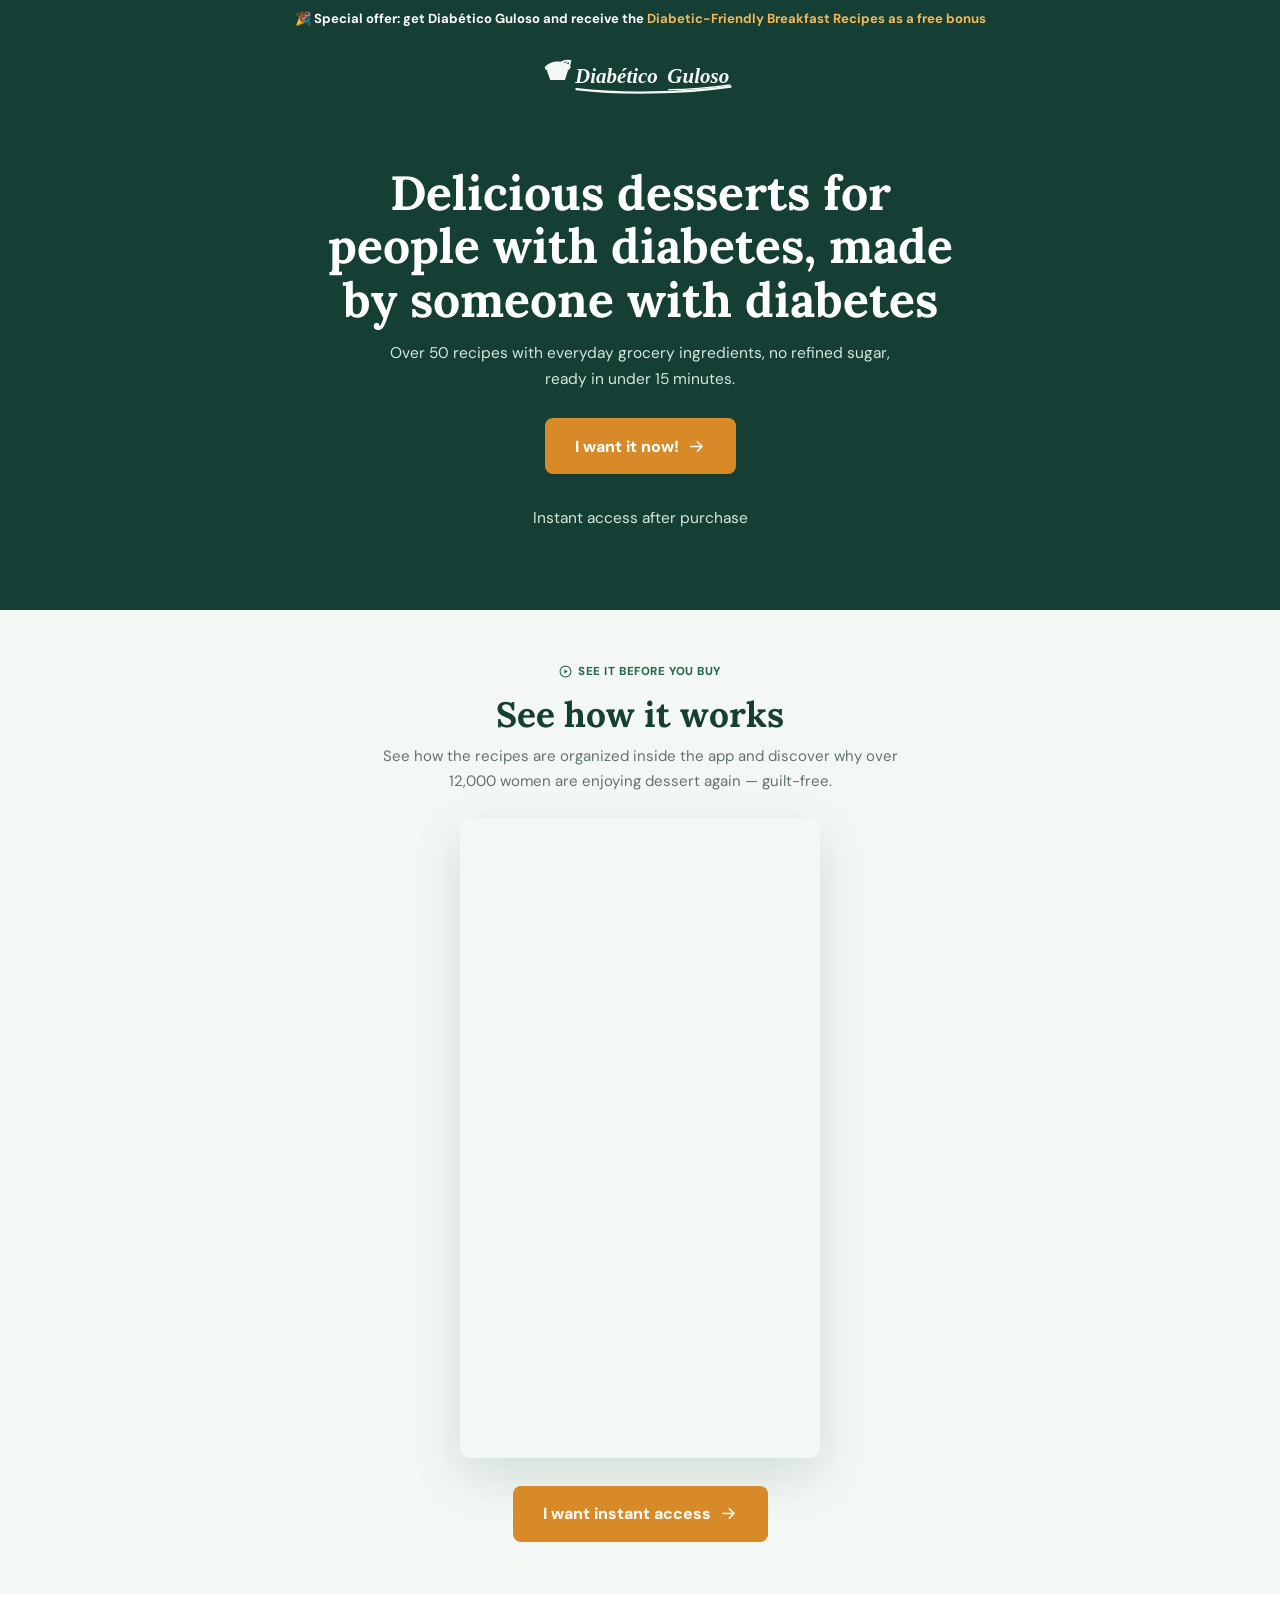
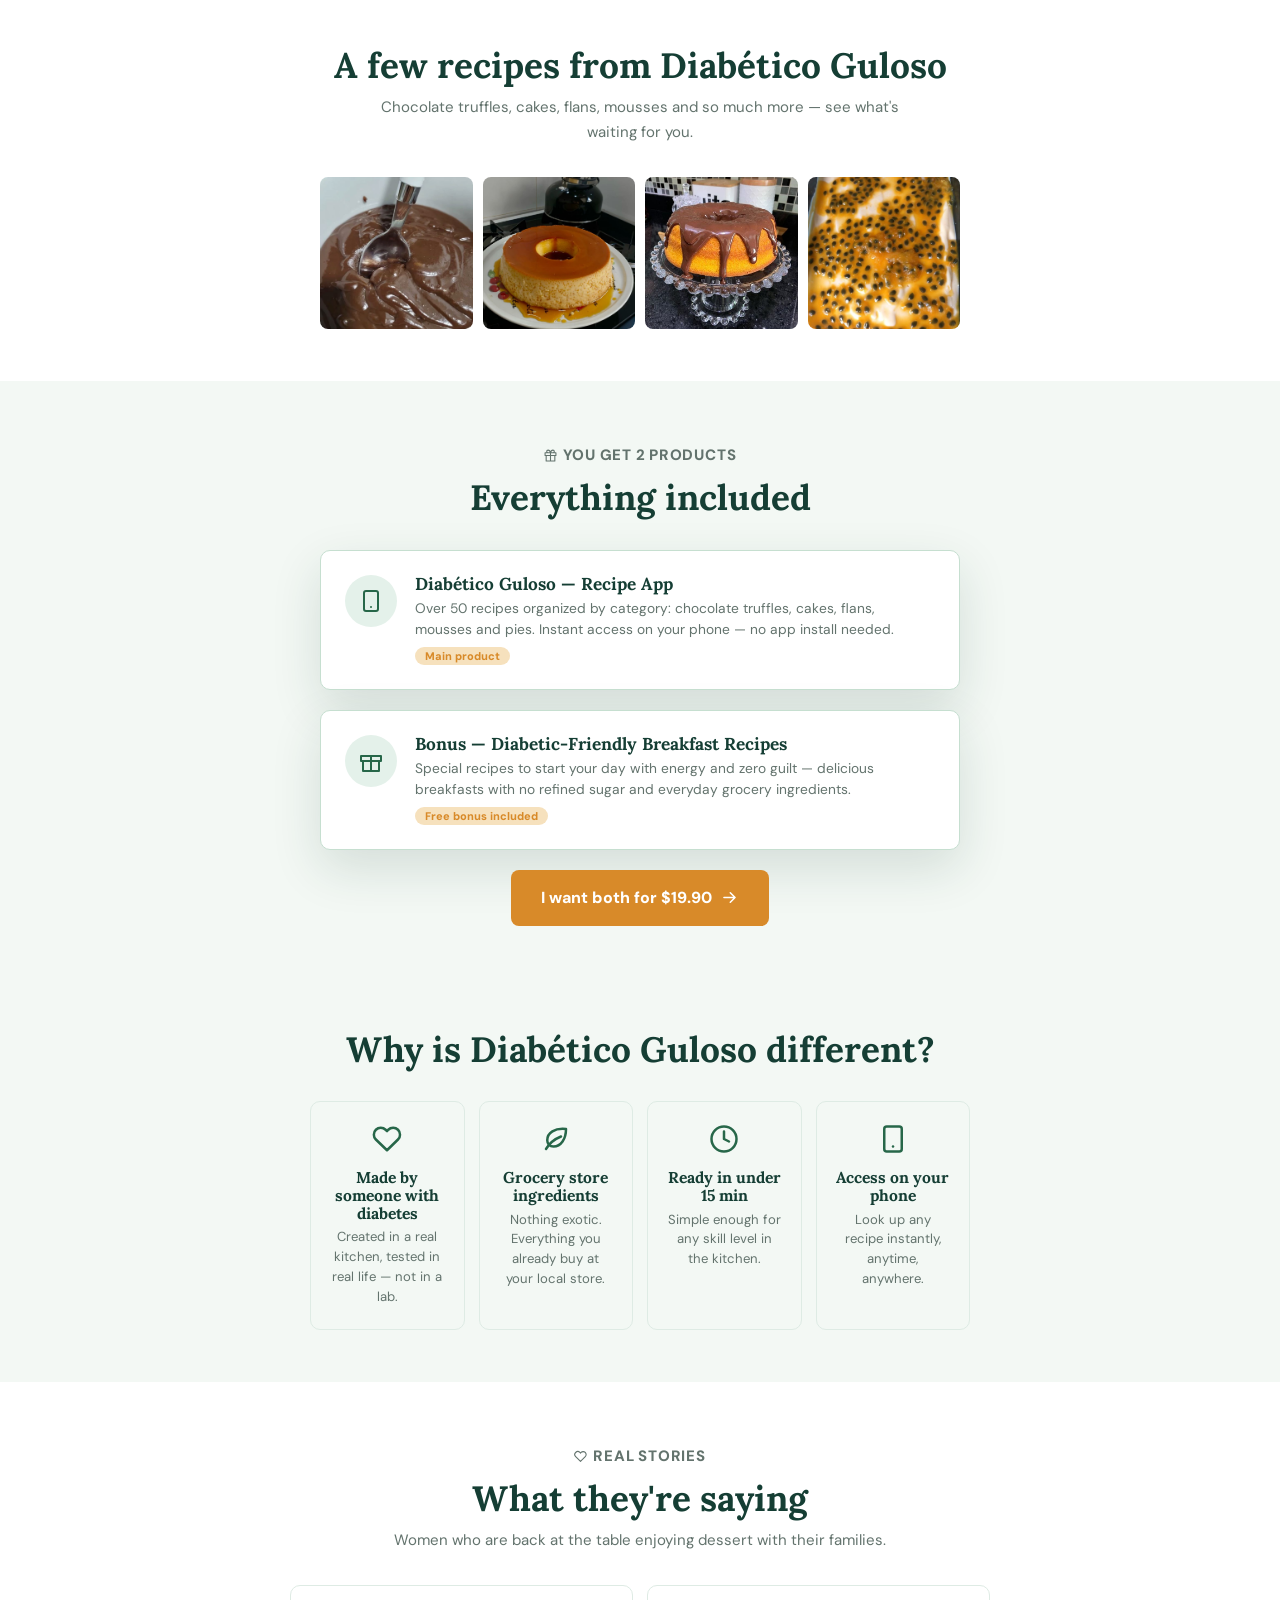
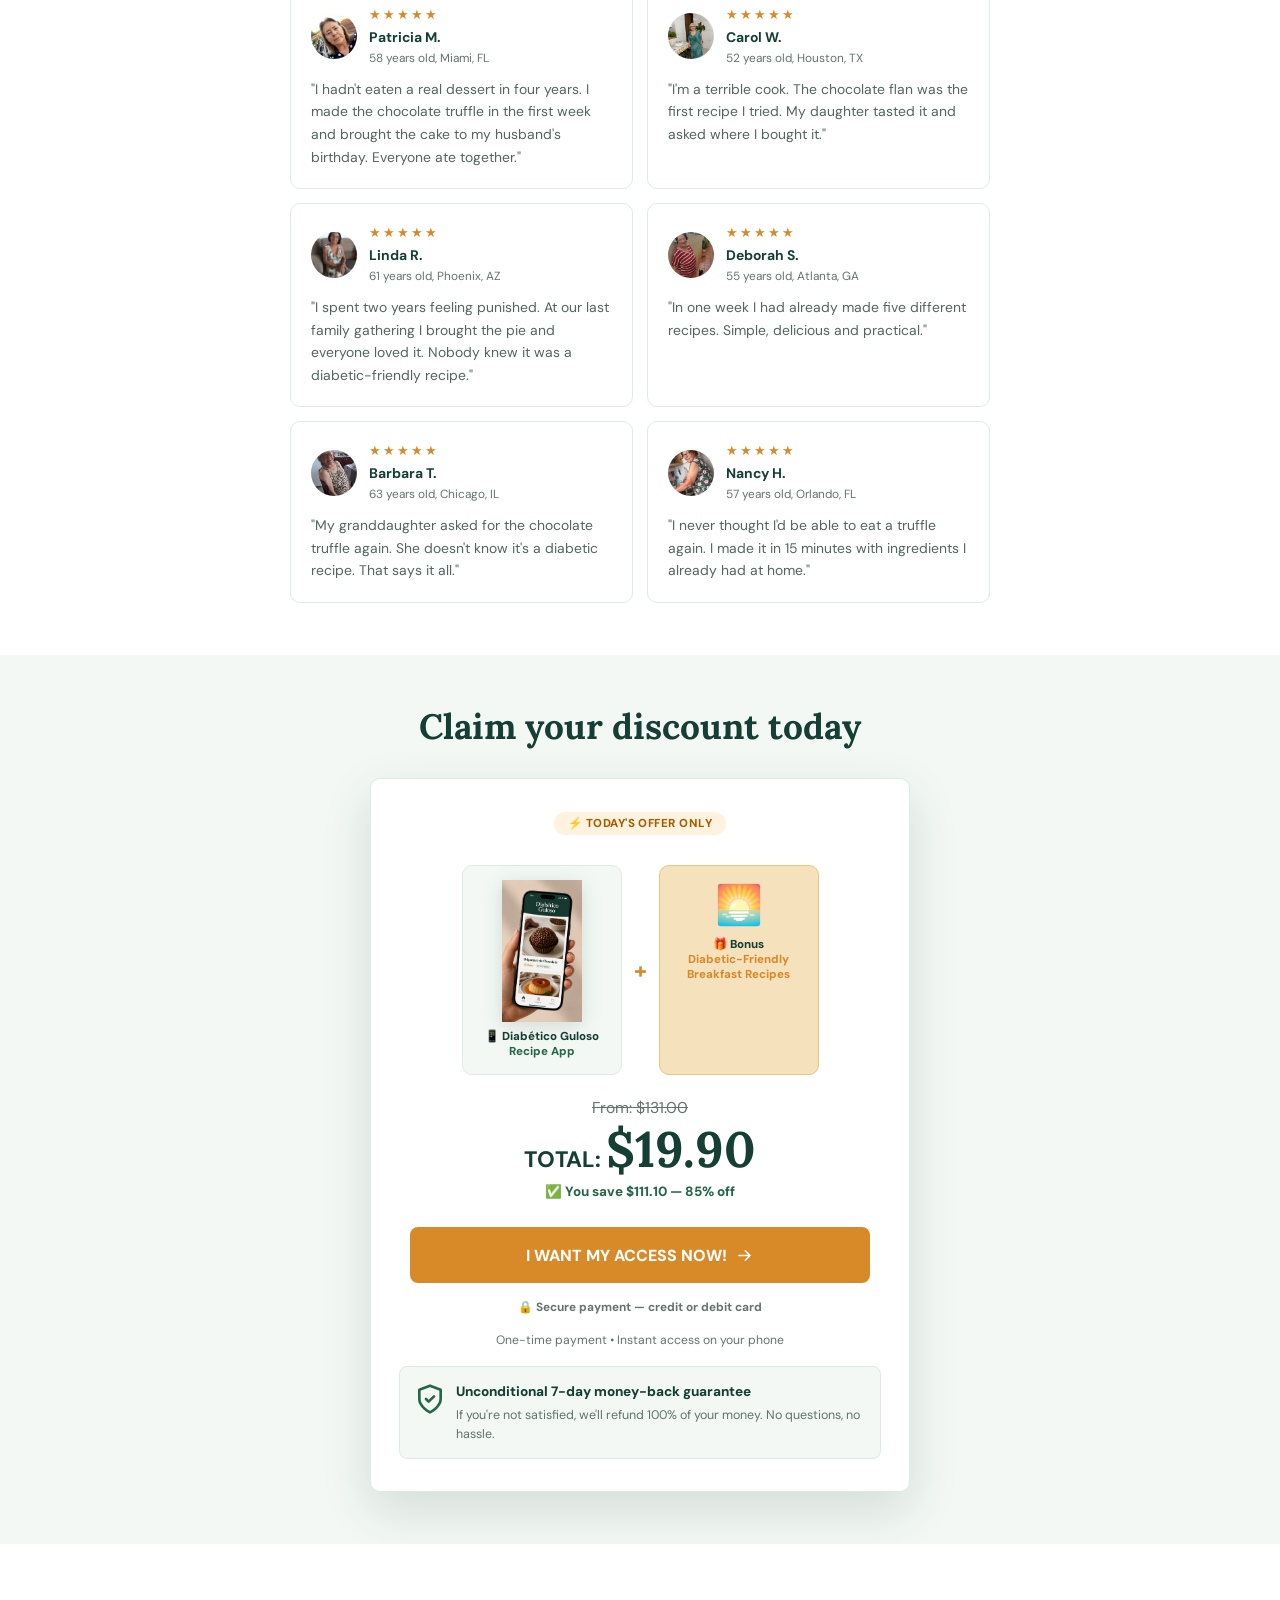
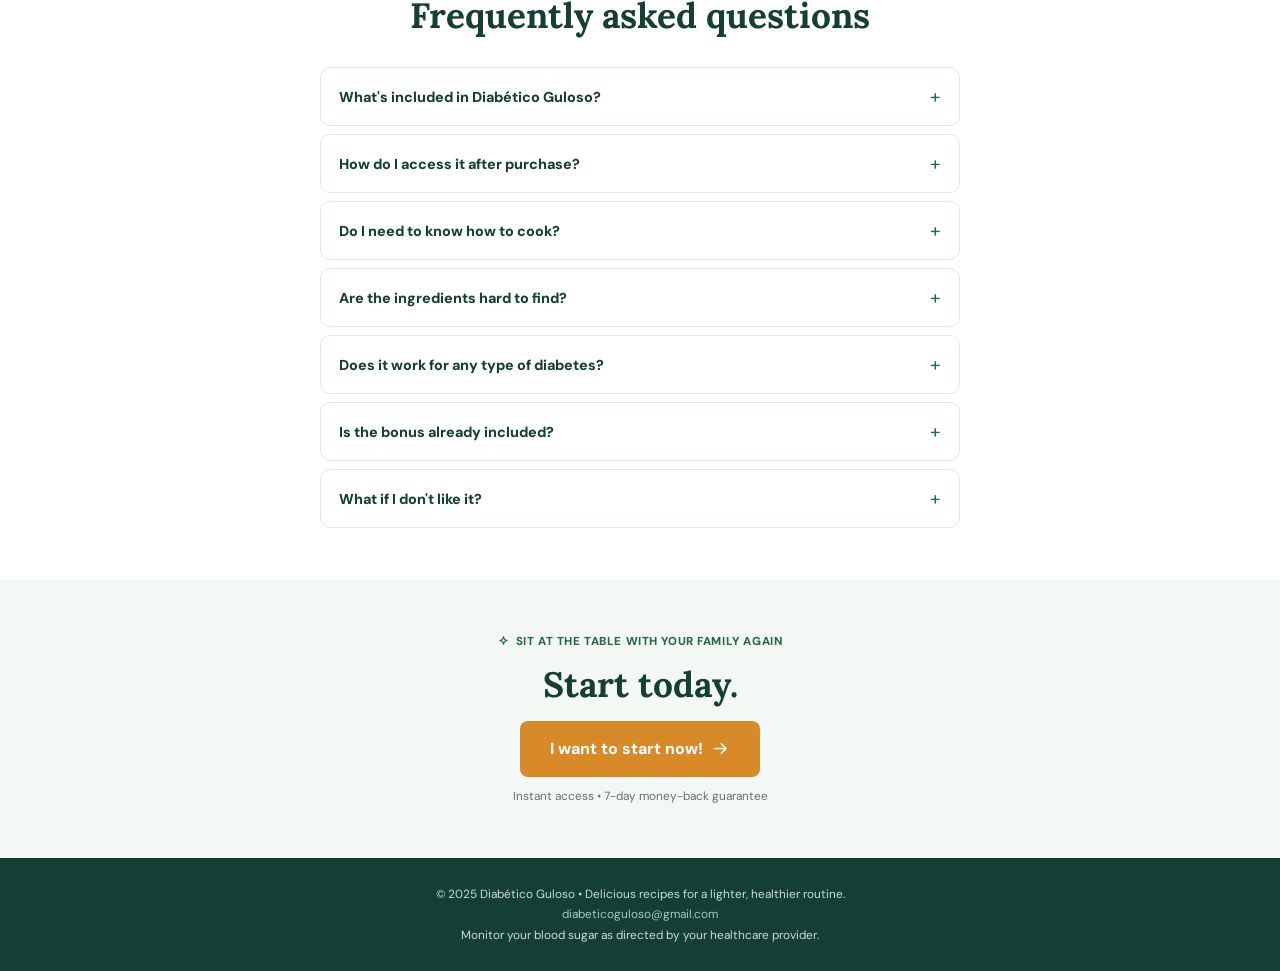
==== lp-en.html @ 84dabb1b "Add English LP and thank-you pages for US market - lp-en.html: full EN-US translation of lp.html wit" ====
<!doctype html>
<html lang="en-US">
  <head>
    <meta charset="UTF-8" />
    <meta name="viewport" content="width=device-width, initial-scale=1.0" />
    <meta name="theme-color" content="#153e34" />
    <meta name="robots" content="index, follow" />
    <!-- Google Analytics -->
    <script async src="https://www.googletagmanager.com/gtag/js?id=G-GL93P6M8CH"></script>
    <script>
      window.dataLayer = window.dataLayer || [];
      function gtag(){dataLayer.push(arguments);}
      gtag('js', new Date());
      gtag('config', 'G-GL93P6M8CH');
    </script>
    <!-- Microsoft Clarity -->
    <script type="text/javascript">
      (function(c,l,a,r,i,t,y){
        c[a]=c[a]||function(){(c[a].q=c[a].q||[]).push(arguments)};
        t=l.createElement(r);t.async=1;t.src="https://www.clarity.ms/tag/"+i;
        y=l.getElementsByTagName(r)[0];y.parentNode.insertBefore(t,y);
      })(window, document, "clarity", "script", "x187x1bx0a");
    </script>
    <title>Diabético Guloso — Delicious Desserts for People with Diabetes</title>
    <meta name="description" content="Over 50 dessert recipes with no refined sugar, made with everyday grocery ingredients — created by someone with diabetes, for people with diabetes." />
    <meta property="og:type" content="website" />
    <meta property="og:title" content="Diabético Guloso — Enjoy Desserts Again Without the Guilt" />
    <meta property="og:description" content="Over 50 recipes made for people with diabetes. Chocolate truffles, cake, flan and so much more." />
    <meta property="og:image" content="./assets/hero-brigadeiro.jpg" />
    <meta property="og:locale" content="en_US" />
    <link rel="icon" type="image/svg+xml" href="./assets/favicon.svg" />
    <link rel="apple-touch-icon" href="./assets/favicon.svg" />
    <link rel="preconnect" href="https://fonts.googleapis.com" />
    <link rel="preconnect" href="https://fonts.gstatic.com" crossorigin />
    <link href="https://fonts.googleapis.com/css2?family=DM+Sans:wght@400;500;600;700;800&family=Lora:wght@600;700&display=swap" rel="stylesheet" />
    <script src="https://cdn.utmify.com.br/scripts/utms/latest.js" data-utmify-prevent-xcod-sck data-utmify-prevent-subids async defer></script>
    <script>
      window.tikTokPixelId = "697b98715d904b777e865545";
      var a = document.createElement("script");
      a.setAttribute("async",""); a.setAttribute("defer","");
      a.setAttribute("src","https://cdn.utmify.com.br/scripts/pixel/pixel-tiktok.js");
      document.head.appendChild(a);
    </script>
    <script>
      window.pixelId = "6a1f8ea0c9e2eee869020d70";
      var a = document.createElement("script");
      a.setAttribute("async",""); a.setAttribute("defer","");
      a.setAttribute("src","https://cdn.utmify.com.br/scripts/pixel/pixel.js");
      document.head.appendChild(a);
    </script>
    <script>window.va = window.va || function () { (window.vaq = window.vaq || []).push(arguments); };</script>
    <script defer src="/_vercel/insights/script.js"></script>

    <style>
      :root {
        --forest: #153e34;
        --leaf:   #276749;
        --mint:   #e4f1ea;
        --mint-2: #f3f8f4;
        --gold:   #d88a29;
        --gold-2: #f6e1bd;
        --ink:    #20332d;
        --muted:  #63736d;
        --line:   #deebe4;
        --cream:  #fbfcf8;
        --white:  #fff;
        --shadow: 0 18px 50px rgba(21,62,52,.14);
        --r: 10px;
      }
      *, *::before, *::after { box-sizing: border-box; margin: 0; padding: 0; }
      html { scroll-behavior: smooth; }
      body { background: var(--cream); color: var(--ink); font-family: "DM Sans", Arial, sans-serif; -webkit-font-smoothing: antialiased; overflow-x: hidden; }
      img  { display: block; max-width: 100%; }
      a    { color: inherit; text-decoration: none; -webkit-tap-highlight-color: transparent; }
      h1,h2,h3 { font-family: Lora, Georgia, serif; color: var(--forest); line-height: 1.12; }
      h1 { font-size: clamp(1.9rem, 5.5vw, 3rem); }
      h2 { font-size: clamp(1.5rem, 4vw, 2.2rem); }
      h3 { font-size: 1.08rem; }
      p  { line-height: 1.65; }
      .shell { width: min(700px,  calc(100% - 32px)); margin-inline: auto; }
      .wide  { width: min(1020px, calc(100% - 32px)); margin-inline: auto; }
      .eyebrow { display: inline-flex; align-items: center; gap: 6px; color: var(--leaf); font-size: .72rem; font-weight: 800; text-transform: uppercase; letter-spacing: .05em; }
      .eyebrow svg { width: 13px; height: 13px; }
      .sec     { padding: 52px 0; }
      .sec.alt { background: var(--white); }
      .sec.mint{ background: var(--mint-2); }
      .sec-head { text-align: center; margin-bottom: 32px; }
      .sec-head p { margin-top: 10px; color: var(--muted); font-size: .94rem; max-width: 560px; margin-inline: auto; }

      /* ── 1. HEADER ── */
      .promo-bar { background: var(--forest); color: white; padding: 10px 16px; text-align: center; font-size: .82rem; font-weight: 700; }
      .promo-bar span { color: #f2b85a; }
      .header { background: var(--forest); padding: 14px 0; text-align: center; }
      .logo { display: inline-block; width: min(210px, 56vw); filter: brightness(0) invert(1); opacity: .96; }

      /* ── 2. HERO ── */
      .hero { background: var(--forest); padding: 48px 0 52px; text-align: center; color: white; }
      .hero h1 { color: white; max-width: 660px; margin: 0 auto 14px; }
      .hero > .shell > p { color: #d3e7dd; font-size: .97rem; max-width: 540px; margin: 0 auto 26px; }

      /* ── BTN ── */
      .btn { display: inline-flex; align-items: center; justify-content: center; gap: 8px; min-height: 56px; padding: 0 30px; border-radius: 8px; background: var(--gold); color: white; font-family: "DM Sans", Arial, sans-serif; font-size: 1rem; font-weight: 800; border: none; cursor: pointer; animation: pulse 1.6s infinite; transition: transform .18s, box-shadow .18s; }
      .btn:hover { transform: translateY(-2px); box-shadow: 0 10px 28px rgba(216,138,41,.3); }
      .btn svg { width: 19px; height: 19px; }
      .btn.full { width: 100%; max-width: 460px; }
      .btn.green { background: var(--leaf); animation: none; }
      @keyframes pulse { 50% { transform: scale(1.03); box-shadow: 0 0 0 9px rgba(216,138,41,.12); } }
      .btn-note { margin-top: 9px; color: #a9c8bb; font-size: .74rem; }
      .btn-note.dark { color: var(--muted); }

      /* ── 5. DIFERENCIAIS ── */
      .diffs { display: grid; grid-template-columns: repeat(2, 1fr); gap: 14px; max-width: 660px; margin: 0 auto; }
      .diff { padding: 22px 18px; border: 1px solid var(--line); border-radius: var(--r); background: var(--mint-2); text-align: center; }
      .diff svg { width: 30px; height: 30px; color: var(--leaf); margin: 0 auto 10px; }
      .diff h3 { font-size: .98rem; margin-bottom: 5px; }
      .diff p { color: var(--muted); font-size: .82rem; line-height: 1.52; }

      /* ── 6. BONUS ── */
      .bonus-card { display: flex; gap: 18px; align-items: flex-start; padding: 24px; border: 1px solid #c6dfd0; border-radius: var(--r); background: white; box-shadow: var(--shadow); max-width: 640px; margin: 0 auto 20px; }
      .bonus-icon { flex-shrink: 0; display: grid; width: 52px; height: 52px; place-items: center; border-radius: 50%; background: var(--mint); }
      .bonus-icon svg { width: 24px; height: 24px; color: var(--leaf); }
      .bonus-card h3 { margin-bottom: 4px; }
      .bonus-card p { color: var(--muted); font-size: .86rem; line-height: 1.52; margin: 0; }
      .bonus-tag { display: inline-block; margin-top: 7px; padding: 2px 10px; border-radius: 20px; background: var(--gold-2); color: var(--gold); font-size: .69rem; font-weight: 800; }

      /* ── 7. GALERIA ── */
      .photo-grid { display: grid; grid-template-columns: repeat(2, 1fr); gap: 10px; max-width: 640px; margin: 0 auto; }

      /* ── 9. DEPOIMENTOS ── */
      .testimonials { display: grid; gap: 14px; }
      .testimonial { padding: 20px; border: 1px solid var(--line); border-radius: var(--r); background: white; }
      .t-top { display: flex; gap: 12px; align-items: center; margin-bottom: 11px; }
      .t-meta strong { display: block; color: var(--forest); font-size: .87rem; }
      .t-meta span { color: var(--muted); font-size: .74rem; }
      .stars { color: var(--gold); font-size: .8rem; letter-spacing: 2px; margin-bottom: 5px; }
      .testimonial p { color: #53655e; font-size: .87rem; line-height: 1.62; }

      /* ── 10. PREÇO ── */
      .price-card { max-width: 540px; margin-inline: auto; padding: 32px 28px; border: 1px solid var(--line); border-radius: var(--r); background: white; box-shadow: var(--shadow); text-align: center; }
      .today-tag { display: inline-block; margin-bottom: 12px; padding: 4px 14px; border-radius: 20px; background: #fff3e0; color: #a45c00; font-size: .72rem; font-weight: 800; text-transform: uppercase; letter-spacing: .04em; }
      .old-price { color: var(--muted); font-size: .98rem; text-decoration: line-through; }
      .price-val { display: block; margin: 4px 0 6px; color: var(--forest); font-family: Lora, Georgia, serif; font-size: 3.1rem; font-weight: 700; line-height: 1; }
      .price-disc { color: var(--leaf); font-size: .84rem; font-weight: 800; margin-bottom: 20px; }
      .price-sub { margin-top: 11px; color: var(--muted); font-size: .76rem; }

      /* ── 11. FAQ ── */
      .faq { display: grid; gap: 8px; max-width: 640px; margin: 0 auto; }
      details { border: 1px solid var(--line); border-radius: var(--r); background: white; }
      summary { padding: 16px 18px; color: var(--forest); cursor: pointer; font-size: .9rem; font-weight: 800; list-style: none; display: flex; justify-content: space-between; align-items: center; gap: 8px; }
      summary::after { content: "+"; font-size: 1.2rem; font-weight: 400; color: var(--leaf); flex-shrink: 0; }
      details[open] summary::after { content: "−"; }
      details p { margin: 0; padding: 0 18px 16px; color: var(--muted); font-size: .86rem; line-height: 1.58; }

      /* ── FOOTER ── */
      .footer { padding: 26px 20px; background: var(--forest); color: #c8ddd4; text-align: center; font-size: .74rem; line-height: 1.7; }

      /* ── STICKY BAR MOBILE ── */
      .sticky-bar { display: none; position: fixed; bottom: 0; left: 0; right: 0; z-index: 100; padding: 11px 16px; background: var(--forest); border-top: 1px solid rgba(255,255,255,.1); box-shadow: 0 -4px 20px rgba(0,0,0,.18); }
      .sticky-bar .btn { width: 100%; min-height: 50px; font-size: .93rem; }

      @media (min-width: 640px) {
        .testimonials { grid-template-columns: repeat(2, 1fr); }
        .diffs { grid-template-columns: repeat(4, 1fr); }
        .photo-grid { grid-template-columns: repeat(4, 1fr); }
      }
      @media (max-width: 480px) {
        .sticky-bar { display: block; }
        body { padding-bottom: 72px; }
      }
      @media (prefers-reduced-motion: reduce) {
        *, *::before, *::after { animation-duration: .01ms !important; transition-duration: .01ms !important; }
      }
    </style>
  </head>
  <body>

    <!-- 1A. PROMO BAR -->
    <div class="promo-bar">
      🎉 Special offer: get Diabético Guloso and receive the <span>Diabetic-Friendly Breakfast Recipes as a free bonus</span>
    </div>

    <!-- HEADER -->
    <header class="header">
      <img class="logo" src="./assets/logo-diabetico-guloso.svg" alt="Diabético Guloso" />
    </header>

    <!-- 2. HERO -->
    <section class="hero">
      <div class="shell">
        <h1>Delicious desserts for people with diabetes, made by someone with diabetes</h1>
        <p>Over 50 recipes with everyday grocery ingredients, no refined sugar, ready in under 15 minutes.</p>
        <a class="btn" href="#offer" style="margin-bottom:18px;">
          I want it now!
          <svg viewBox="0 0 24 24" fill="none" stroke="currentColor" stroke-width="2" stroke-linecap="round" stroke-linejoin="round"><path d="M5 12h14m-6-6 6 6-6 6"/></svg>
        </a>
        <p class="btn-note" style="margin-top:14px;">Instant access after purchase</p>
      </div>
    </section>

    <!-- VIDEO -->
    <section class="sec mint">
      <div class="shell" style="text-align:center;">
        <p class="eyebrow" style="justify-content:center; margin-bottom:14px;">
          <svg viewBox="0 0 24 24" fill="none" stroke="currentColor" stroke-width="2" stroke-linecap="round" stroke-linejoin="round"><circle cx="12" cy="12" r="10"/><polygon points="10 8 16 12 10 16 10 8" fill="currentColor" stroke="none"/></svg>
          See it before you buy
        </p>
        <h2 style="margin-bottom:10px;">See how it works</h2>
        <p style="color:var(--muted); font-size:.94rem; max-width:520px; margin:0 auto 24px;">See how the recipes are organized inside the app and discover why over 12,000 women are enjoying dessert again — guilt-free.</p>
        <div style="max-width:360px; margin:0 auto 28px; border-radius:var(--r); overflow:hidden; box-shadow:var(--shadow);">
          <iframe width="100%" style="aspect-ratio:9/16; display:block;" src="https://www.youtube.com/embed/bQFvSwoPrjY" title="Diabético Guloso — See how it works" frameborder="0" allow="accelerometer; autoplay; clipboard-write; encrypted-media; gyroscope; picture-in-picture" allowfullscreen></iframe>
        </div>
        <a class="btn" href="#offer">
          I want instant access
          <svg viewBox="0 0 24 24" fill="none" stroke="currentColor" stroke-width="2" stroke-linecap="round" stroke-linejoin="round"><path d="M5 12h14m-6-6 6 6-6 6"/></svg>
        </a>
      </div>
    </section>

    <!-- GALLERY -->
    <section class="sec alt">
      <div class="shell">
        <div class="sec-head">
          <h2>A few recipes from Diabético Guloso</h2>
          <p>Chocolate truffles, cakes, flans, mousses and so much more — see what's waiting for you.</p>
        </div>
        <div class="photo-grid">
          <img src="./assets/brigadeiro.jpg" alt="Chocolate truffle" style="width:100%; aspect-ratio:1; object-fit:cover; border-radius:8px;" />
          <img src="./assets/pudim.jpg" alt="Flan" style="width:100%; aspect-ratio:1; object-fit:cover; border-radius:8px;" />
          <img src="./assets/bolodecenoura.jpg" alt="Carrot cake" style="width:100%; aspect-ratio:1; object-fit:cover; border-radius:8px;" />
          <img src="./assets/mousedemaracuja.jpg" alt="Passion fruit mousse" style="width:100%; aspect-ratio:1; object-fit:cover; border-radius:8px;" />
        </div>
      </div>
    </section>

    <!-- BONUS -->
    <section class="sec mint">
      <div class="shell">
        <div class="sec-head">
          <p class="eyebrow" style="justify-content:center; margin-bottom:10px;">
            <svg viewBox="0 0 24 24" fill="none" stroke="currentColor" stroke-width="2" stroke-linecap="round" stroke-linejoin="round"><path d="M20 12v10H4V12m-2-5h20v5H2zM12 22V7m0 0H7.5a2.5 2.5 0 1 1 0-5C11 2 12 7 12 7Zm0 0h4.5a2.5 2.5 0 1 0 0-5C13 2 12 7 12 7Z"/></svg>
            You get 2 products
          </p>
          <h2>Everything included</h2>
        </div>
        <div class="bonus-card">
          <div class="bonus-icon">
            <svg viewBox="0 0 24 24" fill="none" stroke="currentColor" stroke-width="2" stroke-linecap="round" stroke-linejoin="round"><rect x="5" y="2" width="14" height="20" rx="2"/><path d="M12 18h.01"/></svg>
          </div>
          <div>
            <h3>Diabético Guloso — Recipe App</h3>
            <p>Over 50 recipes organized by category: chocolate truffles, cakes, flans, mousses and pies. Instant access on your phone — no app install needed.</p>
            <span class="bonus-tag">Main product</span>
          </div>
        </div>
        <div class="bonus-card">
          <div class="bonus-icon">
            <svg viewBox="0 0 24 24" fill="none" stroke="currentColor" stroke-width="2" stroke-linecap="round" stroke-linejoin="round"><path d="M20 12v10H4V12m-2-5h20v5H2zM12 22V7"/></svg>
          </div>
          <div>
            <h3>Bonus — Diabetic-Friendly Breakfast Recipes</h3>
            <p>Special recipes to start your day with energy and zero guilt — delicious breakfasts with no refined sugar and everyday grocery ingredients.</p>
            <span class="bonus-tag">Free bonus included</span>
          </div>
        </div>
        <div style="text-align:center; margin-top:8px;">
          <a class="btn" href="#offer">
            I want both for $19.90
            <svg viewBox="0 0 24 24" fill="none" stroke="currentColor" stroke-width="2" stroke-linecap="round" stroke-linejoin="round"><path d="M5 12h14m-6-6 6 6-6 6"/></svg>
          </a>
        </div>
      </div>
    </section>

    <!-- DIFERENCIAIS -->
    <section class="sec mint">
      <div class="shell">
        <div class="sec-head">
          <h2>Why is Diabético Guloso different?</h2>
        </div>
        <div class="diffs">
          <div class="diff">
            <svg viewBox="0 0 24 24" fill="none" stroke="currentColor" stroke-width="2" stroke-linecap="round" stroke-linejoin="round"><path d="M20.8 4.6a5.5 5.5 0 0 0-7.8 0L12 5.7l-1.1-1.1a5.5 5.5 0 0 0-7.8 7.8L12 21l8.8-8.6a5.5 5.5 0 0 0 0-7.8Z"/></svg>
            <h3>Made by someone with diabetes</h3>
            <p>Created in a real kitchen, tested in real life — not in a lab.</p>
          </div>
          <div class="diff">
            <svg viewBox="0 0 24 24" fill="none" stroke="currentColor" stroke-width="2" stroke-linecap="round" stroke-linejoin="round"><path d="M20 4C11 3 5 7 5 13c0 3 2 5 5 5 6 0 10-6 10-14Z"/><path d="M4 20c3-5 7-8 12-10"/></svg>
            <h3>Grocery store ingredients</h3>
            <p>Nothing exotic. Everything you already buy at your local store.</p>
          </div>
          <div class="diff">
            <svg viewBox="0 0 24 24" fill="none" stroke="currentColor" stroke-width="2" stroke-linecap="round" stroke-linejoin="round"><circle cx="12" cy="12" r="10"/><path d="M12 6v6l4 2"/></svg>
            <h3>Ready in under 15 min</h3>
            <p>Simple enough for any skill level in the kitchen.</p>
          </div>
          <div class="diff">
            <svg viewBox="0 0 24 24" fill="none" stroke="currentColor" stroke-width="2" stroke-linecap="round" stroke-linejoin="round"><rect x="5" y="2" width="14" height="20" rx="2"/><path d="M12 18h.01"/></svg>
            <h3>Access on your phone</h3>
            <p>Look up any recipe instantly, anytime, anywhere.</p>
          </div>
        </div>
      </div>
    </section>

    <!-- TESTIMONIALS -->
    <section class="sec alt">
      <div class="shell">
        <div class="sec-head">
          <p class="eyebrow" style="justify-content:center; margin-bottom:10px;">
            <svg viewBox="0 0 24 24" fill="none" stroke="currentColor" stroke-width="2" stroke-linecap="round" stroke-linejoin="round"><path d="M20.8 4.6a5.5 5.5 0 0 0-7.8 0L12 5.7l-1.1-1.1a5.5 5.5 0 0 0-7.8 7.8L12 21l8.8-8.6a5.5 5.5 0 0 0 0-7.8Z"/></svg>
            Real stories
          </p>
          <h2>What they're saying</h2>
          <p>Women who are back at the table enjoying dessert with their families.</p>
        </div>
        <div class="testimonials">
          <div class="testimonial">
            <div class="t-top">
              <img src="./assets/idosa1.jpg" alt="Patricia M." style="width:46px;height:46px;border-radius:50%;object-fit:cover;flex-shrink:0;" />
              <div class="t-meta"><div class="stars">★★★★★</div><strong>Patricia M.</strong><span>58 years old, Miami, FL</span></div>
            </div>
            <p>"I hadn't eaten a real dessert in four years. I made the chocolate truffle in the first week and brought the cake to my husband's birthday. Everyone ate together."</p>
          </div>
          <div class="testimonial">
            <div class="t-top">
              <img src="./assets/idosa2.jpg" alt="Carol W." style="width:46px;height:46px;border-radius:50%;object-fit:cover;flex-shrink:0;" />
              <div class="t-meta"><div class="stars">★★★★★</div><strong>Carol W.</strong><span>52 years old, Houston, TX</span></div>
            </div>
            <p>"I'm a terrible cook. The chocolate flan was the first recipe I tried. My daughter tasted it and asked where I bought it."</p>
          </div>
          <div class="testimonial">
            <div class="t-top">
              <img src="./assets/idosa3.jpg" alt="Linda R." style="width:46px;height:46px;border-radius:50%;object-fit:cover;flex-shrink:0;" />
              <div class="t-meta"><div class="stars">★★★★★</div><strong>Linda R.</strong><span>61 years old, Phoenix, AZ</span></div>
            </div>
            <p>"I spent two years feeling punished. At our last family gathering I brought the pie and everyone loved it. Nobody knew it was a diabetic-friendly recipe."</p>
          </div>
          <div class="testimonial">
            <div class="t-top">
              <img src="./assets/idosa4.jpg" alt="Deborah S." style="width:46px;height:46px;border-radius:50%;object-fit:cover;flex-shrink:0;" />
              <div class="t-meta"><div class="stars">★★★★★</div><strong>Deborah S.</strong><span>55 years old, Atlanta, GA</span></div>
            </div>
            <p>"In one week I had already made five different recipes. Simple, delicious and practical."</p>
          </div>
          <div class="testimonial">
            <div class="t-top">
              <img src="./assets/idosa5.jpg" alt="Barbara T." style="width:46px;height:46px;border-radius:50%;object-fit:cover;flex-shrink:0;" />
              <div class="t-meta"><div class="stars">★★★★★</div><strong>Barbara T.</strong><span>63 years old, Chicago, IL</span></div>
            </div>
            <p>"My granddaughter asked for the chocolate truffle again. She doesn't know it's a diabetic recipe. That says it all."</p>
          </div>
          <div class="testimonial">
            <div class="t-top">
              <img src="./assets/idosa6.jpg" alt="Nancy H." style="width:46px;height:46px;border-radius:50%;object-fit:cover;flex-shrink:0;" />
              <div class="t-meta"><div class="stars">★★★★★</div><strong>Nancy H.</strong><span>57 years old, Orlando, FL</span></div>
            </div>
            <p>"I never thought I'd be able to eat a truffle again. I made it in 15 minutes with ingredients I already had at home."</p>
          </div>
        </div>
      </div>
    </section>

    <!-- OFFER / DTC -->
    <section class="sec mint" id="offer">
      <div class="shell">
        <div class="sec-head">
          <h2>Claim your discount today</h2>
        </div>
        <div class="price-card">
          <span class="today-tag">⚡ Today's offer only</span>

          <!-- PRODUCTS INCLUDED -->
          <div style="display:flex; gap:12px; justify-content:center; margin:18px 0 20px;">
            <div style="flex:1; max-width:160px; background:var(--mint-2); border:1px solid var(--line); border-radius:var(--r); padding:14px 10px; text-align:center;">
              <img src="./assets/mockup-app.png" alt="Diabético Guloso App" style="width:80px; margin:0 auto 8px; display:block; filter:drop-shadow(0 4px 10px rgba(21,62,52,.15));" />
              <p style="font-size:.72rem; font-weight:800; color:var(--forest); line-height:1.3; margin:0;">📱 Diabético Guloso<br/><span style="color:var(--leaf);">Recipe App</span></p>
            </div>
            <div style="display:flex; align-items:center; font-size:1.4rem; color:var(--gold); font-weight:800;">+</div>
            <div style="flex:1; max-width:160px; background:var(--gold-2); border:1px solid #e8c97a; border-radius:var(--r); padding:14px 10px; text-align:center;">
              <div style="font-size:2.4rem; margin-bottom:8px;">🌅</div>
              <p style="font-size:.72rem; font-weight:800; color:var(--forest); line-height:1.3; margin:0;">🎁 Bonus<br/><span style="color:var(--gold);">Diabetic-Friendly<br/>Breakfast Recipes</span></p>
            </div>
          </div>

          <!-- PRICE -->
          <p class="old-price">From: $131.00</p>
          <strong class="price-val"><span style="font-size:1.4rem; font-family:'DM Sans',Arial,sans-serif; font-weight:800;">TOTAL: </span>$19.90</strong>
          <p class="price-disc">✅ You save $111.10 — 85% off</p>

          <!-- CTA -->
          <a class="btn full" href="https://go.centerpag.com/PPU38CQCT2H" style="margin:4px auto 12px;">
            I WANT MY ACCESS NOW!
            <svg viewBox="0 0 24 24" fill="none" stroke="currentColor" stroke-width="2" stroke-linecap="round" stroke-linejoin="round"><path d="M5 12h14m-6-6 6 6-6 6"/></svg>
          </a>

          <!-- PAYMENT -->
          <div style="margin-bottom:14px;">
            <span style="font-size:.74rem; color:var(--muted); font-weight:700;">🔒 Secure payment — credit or debit card</span>
          </div>

          <p class="price-sub">One-time payment • Instant access on your phone</p>

          <!-- GUARANTEE INSIDE CARD -->
          <div style="display:flex; gap:10px; align-items:flex-start; margin-top:16px; padding:14px; background:var(--mint-2); border-radius:8px; border:1px solid var(--line); text-align:left;">
            <svg viewBox="0 0 24 24" fill="none" stroke="currentColor" stroke-width="2" stroke-linecap="round" stroke-linejoin="round" style="flex-shrink:0; width:32px; height:32px; color:var(--leaf); margin-top:2px;"><path d="M12 22s8-4 8-10V5l-8-3-8 3v7c0 6 8 10 8 10Z"/><path d="m9 12 2 2 4-4"/></svg>
            <div>
              <p style="font-weight:800; color:var(--forest); font-size:.85rem; margin-bottom:3px;">Unconditional 7-day money-back guarantee</p>
              <p style="color:var(--muted); font-size:.78rem; line-height:1.5; margin:0;">If you're not satisfied, we'll refund 100% of your money. No questions, no hassle.</p>
            </div>
          </div>
        </div>
      </div>
    </section>

    <!-- FAQ -->
    <section class="sec alt">
      <div class="shell">
        <div class="sec-head">
          <h2>Frequently asked questions</h2>
        </div>
        <div class="faq">
          <details>
            <summary>What's included in Diabético Guloso?</summary>
            <p>You get over 50 dessert recipes organized by category: chocolate truffles, chocolate treats, cakes, pies, flans and mousses — all with no refined sugar and everyday grocery ingredients. Plus the free Diabetic-Friendly Breakfast Recipes bonus, so you can start your day with energy and zero guilt.</p>
          </details>
          <details>
            <summary>How do I access it after purchase?</summary>
            <p>As soon as your payment is confirmed you get instant access on your phone — no app installation needed.</p>
          </details>
          <details>
            <summary>Do I need to know how to cook?</summary>
            <p>Not at all. The recipes were created for any skill level — including people who prefer simple, quick preparations that take under 15 minutes.</p>
          </details>
          <details>
            <summary>Are the ingredients hard to find?</summary>
            <p>No. Every recipe uses common grocery store ingredients. Nothing exotic or expensive.</p>
          </details>
          <details>
            <summary>Does it work for any type of diabetes?</summary>
            <p>The recipes are adapted to reduce glycemic impact. Continue monitoring your blood sugar as directed by your doctor.</p>
          </details>
          <details>
            <summary>Is the bonus already included?</summary>
            <p>Yes. The Diabetic-Friendly Breakfast Recipes are included with your purchase at no extra charge.</p>
          </details>
          <details>
            <summary>What if I don't like it?</summary>
            <p>You have a 7-day unconditional money-back guarantee. Just ask and we'll refund 100% of your money. No questions, no hassle.</p>
          </details>
        </div>
      </div>
    </section>

    <!-- FINAL CTA -->
    <section class="sec mint">
      <div class="shell" style="text-align:center;">
        <p class="eyebrow" style="justify-content:center; margin-bottom:14px;">
          <svg viewBox="0 0 24 24" fill="none" stroke="currentColor" stroke-width="2" stroke-linecap="round" stroke-linejoin="round"><path d="m12 3 1.8 5.2L19 10l-5.2 1.8L12 17l-1.8-5.2L5 10l5.2-1.8L12 3Z"/></svg>
          Sit at the table with your family again
        </p>
        <h2 style="margin-bottom:16px;">Start today.</h2>
        <a class="btn" href="#offer">
          I want to start now!
          <svg viewBox="0 0 24 24" fill="none" stroke="currentColor" stroke-width="2" stroke-linecap="round" stroke-linejoin="round"><path d="M5 12h14m-6-6 6 6-6 6"/></svg>
        </a>
        <p class="btn-note dark" style="margin-top:10px;">Instant access • 7-day money-back guarantee</p>
      </div>
    </section>

    <!-- FOOTER -->
    <footer class="footer">
      <div class="wide">
        © 2025 Diabético Guloso • Delicious recipes for a lighter, healthier routine.<br/>
        <a href="mailto:diabeticoguloso@gmail.com" style="color:#a9c8bb;">diabeticoguloso@gmail.com</a><br/>
        Monitor your blood sugar as directed by your healthcare provider.
      </div>
    </footer>

    <!-- STICKY BAR MOBILE -->
    <div class="sticky-bar">
      <a class="btn" href="#offer">
        I want it now!
        <svg viewBox="0 0 24 24" fill="none" stroke="currentColor" stroke-width="2" stroke-linecap="round" stroke-linejoin="round"><path d="M5 12h14m-6-6 6 6-6 6"/></svg>
      </a>
    </div>

    <!-- STICKY HIDE ON DTC -->
    <script>
      (function () {
        var sticky = document.querySelector('.sticky-bar');
        var oferta = document.getElementById('offer');
        if (!sticky || !oferta) return;
        var observer = new IntersectionObserver(function (entries) {
          sticky.style.display = entries[0].isIntersecting ? 'none' : '';
        }, { threshold: 0.1 });
        observer.observe(oferta);
      })();
    </script>

  </body>
</html>
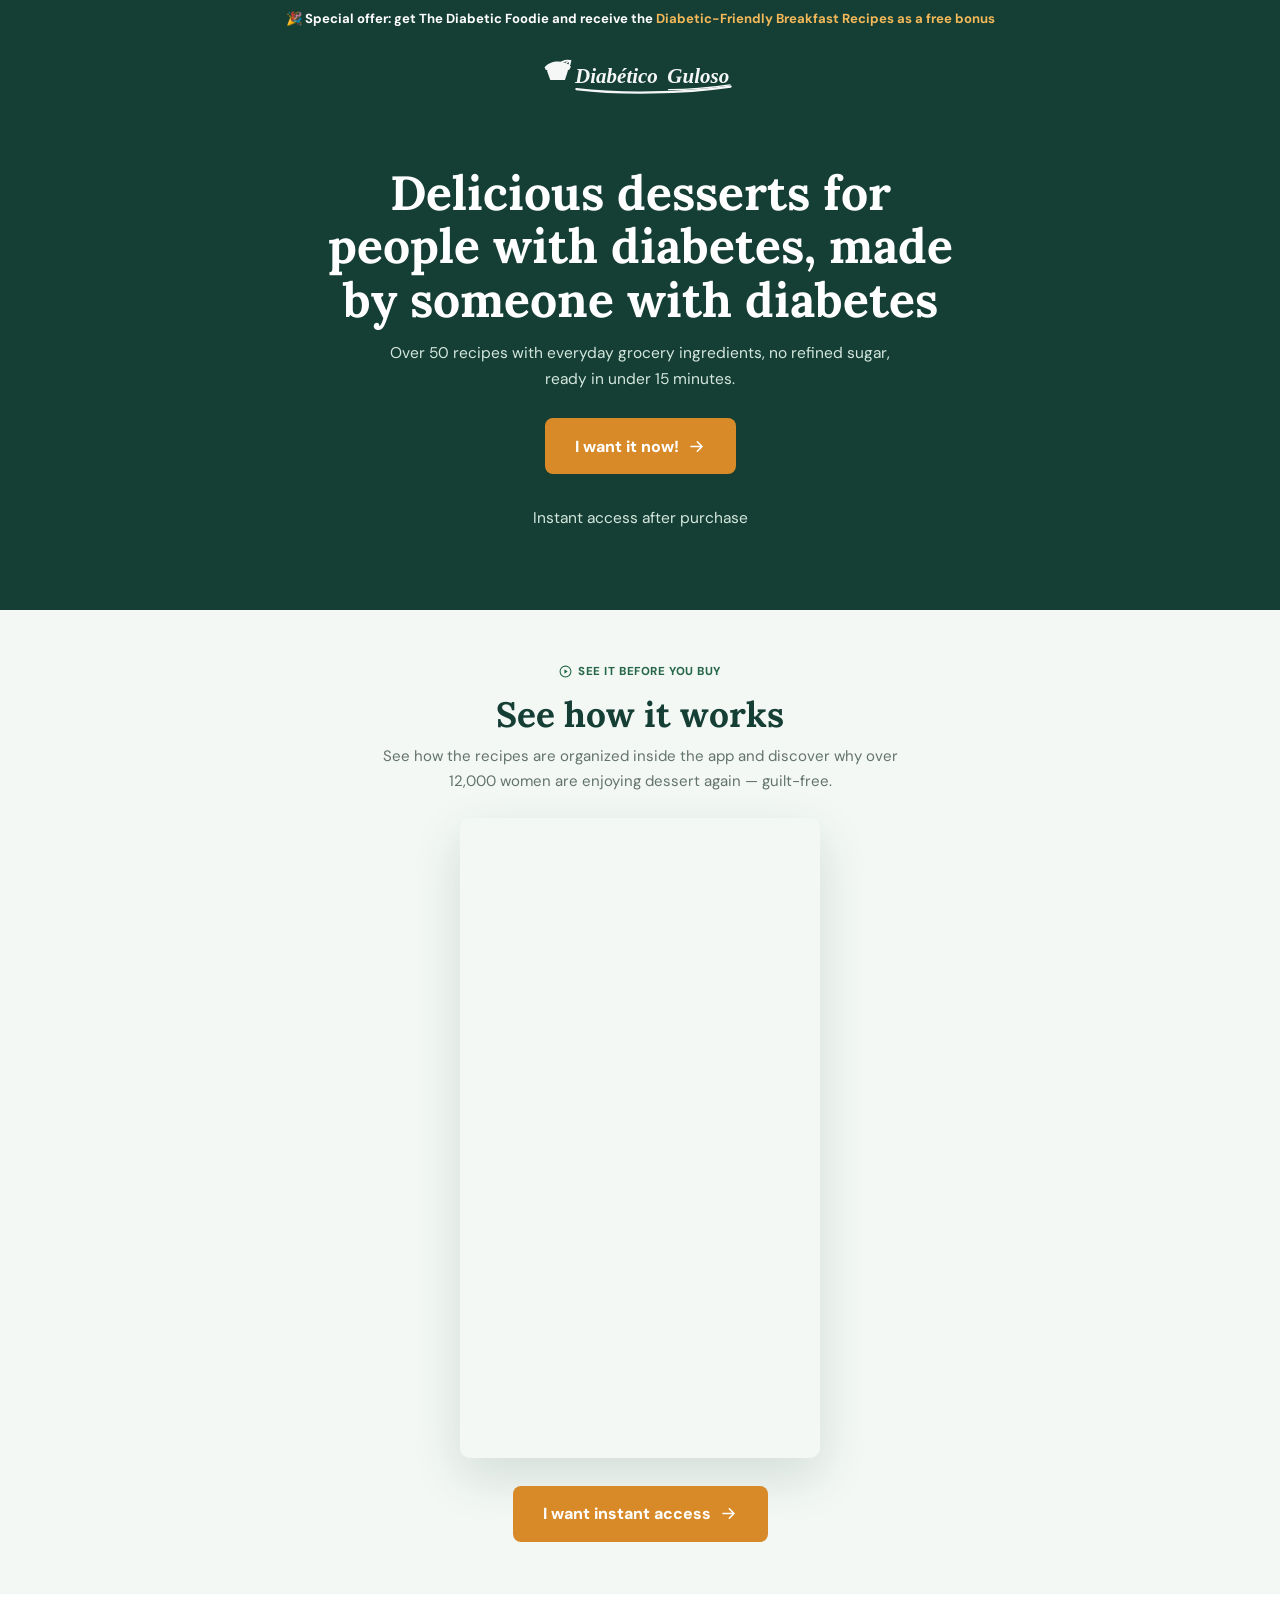
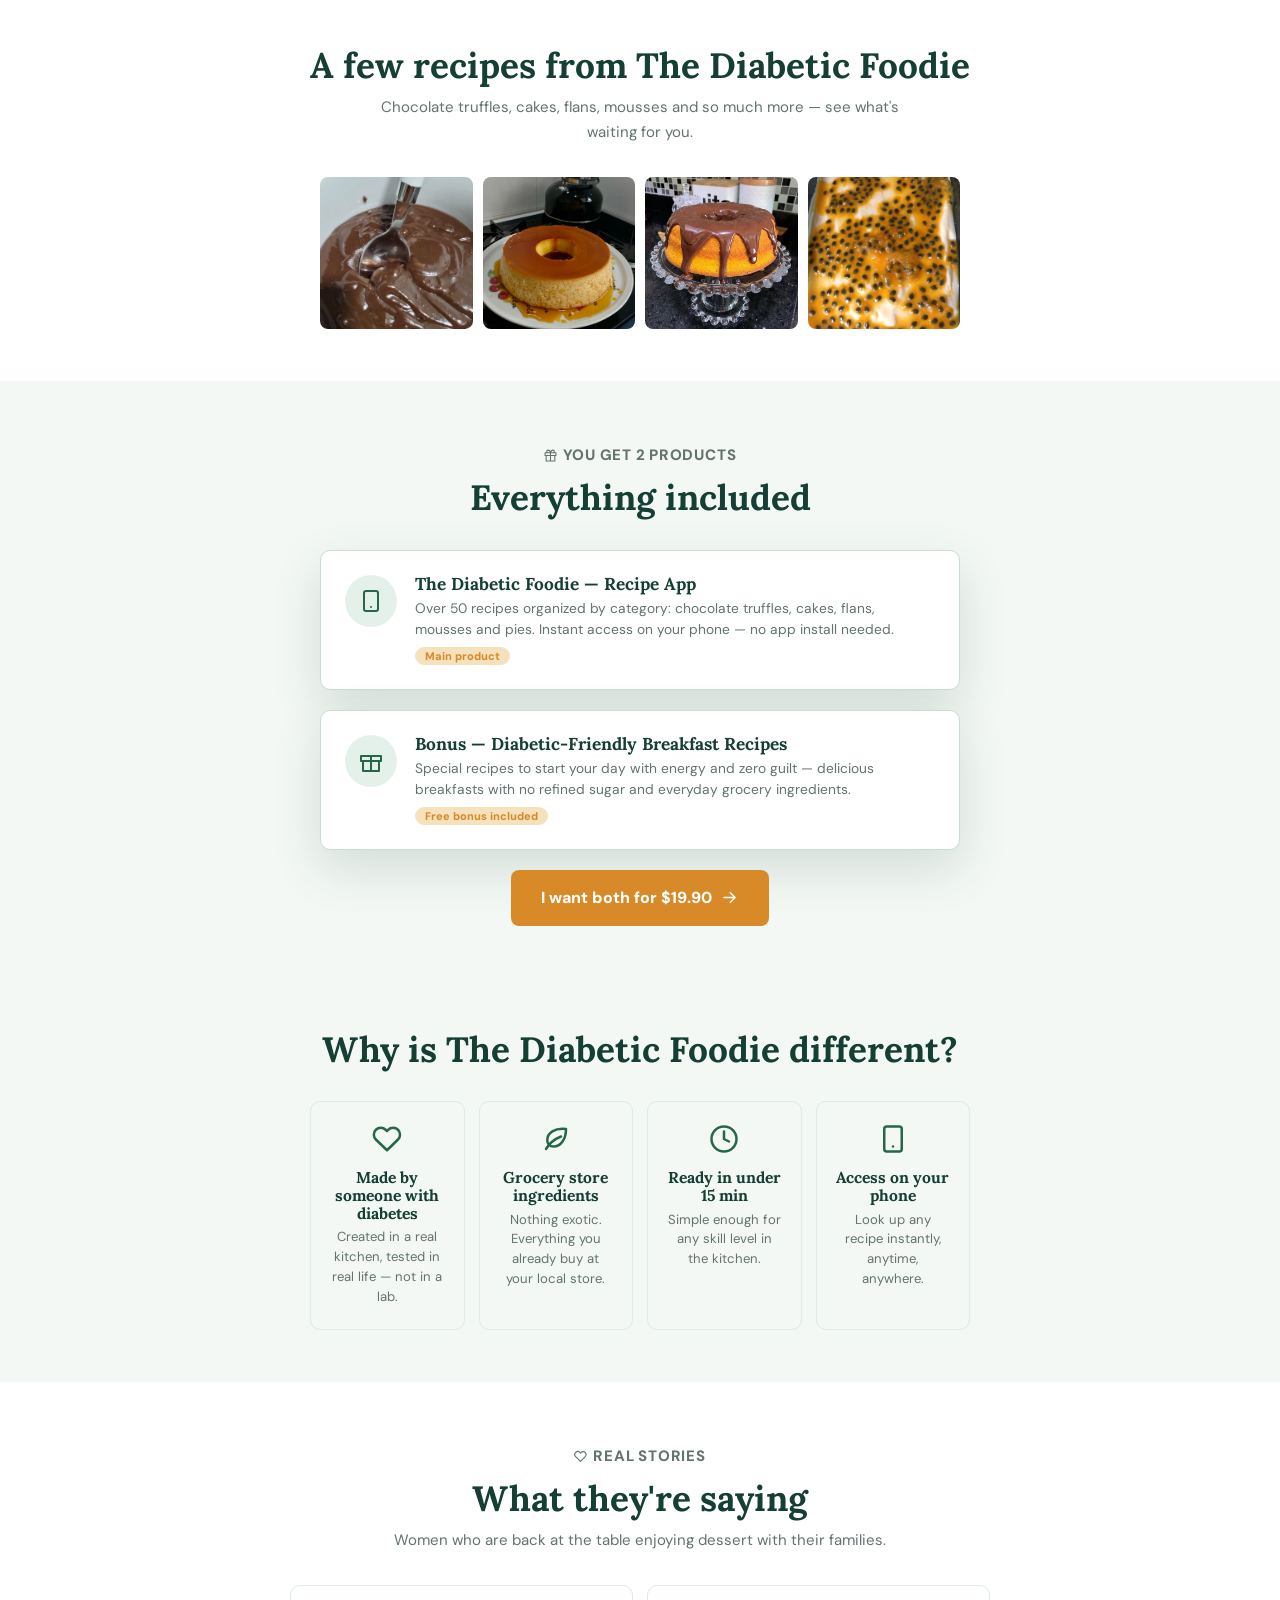
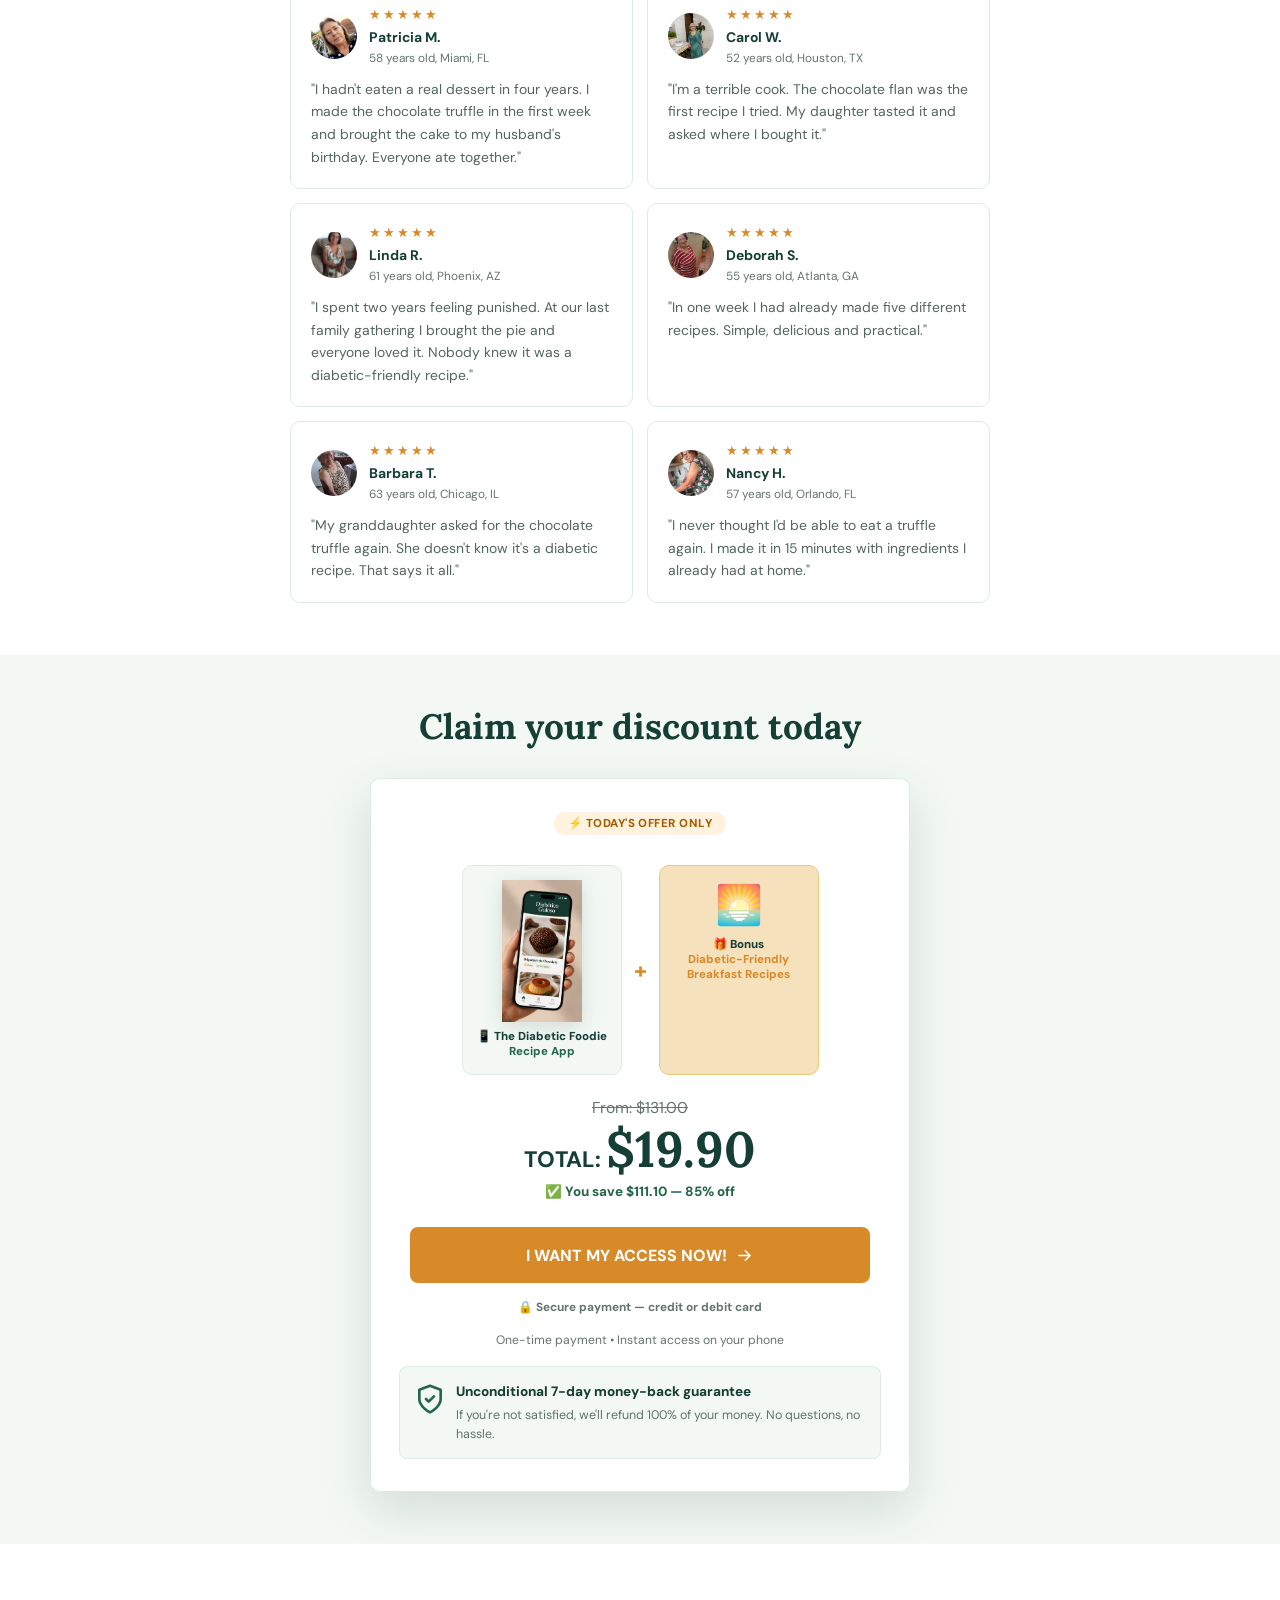
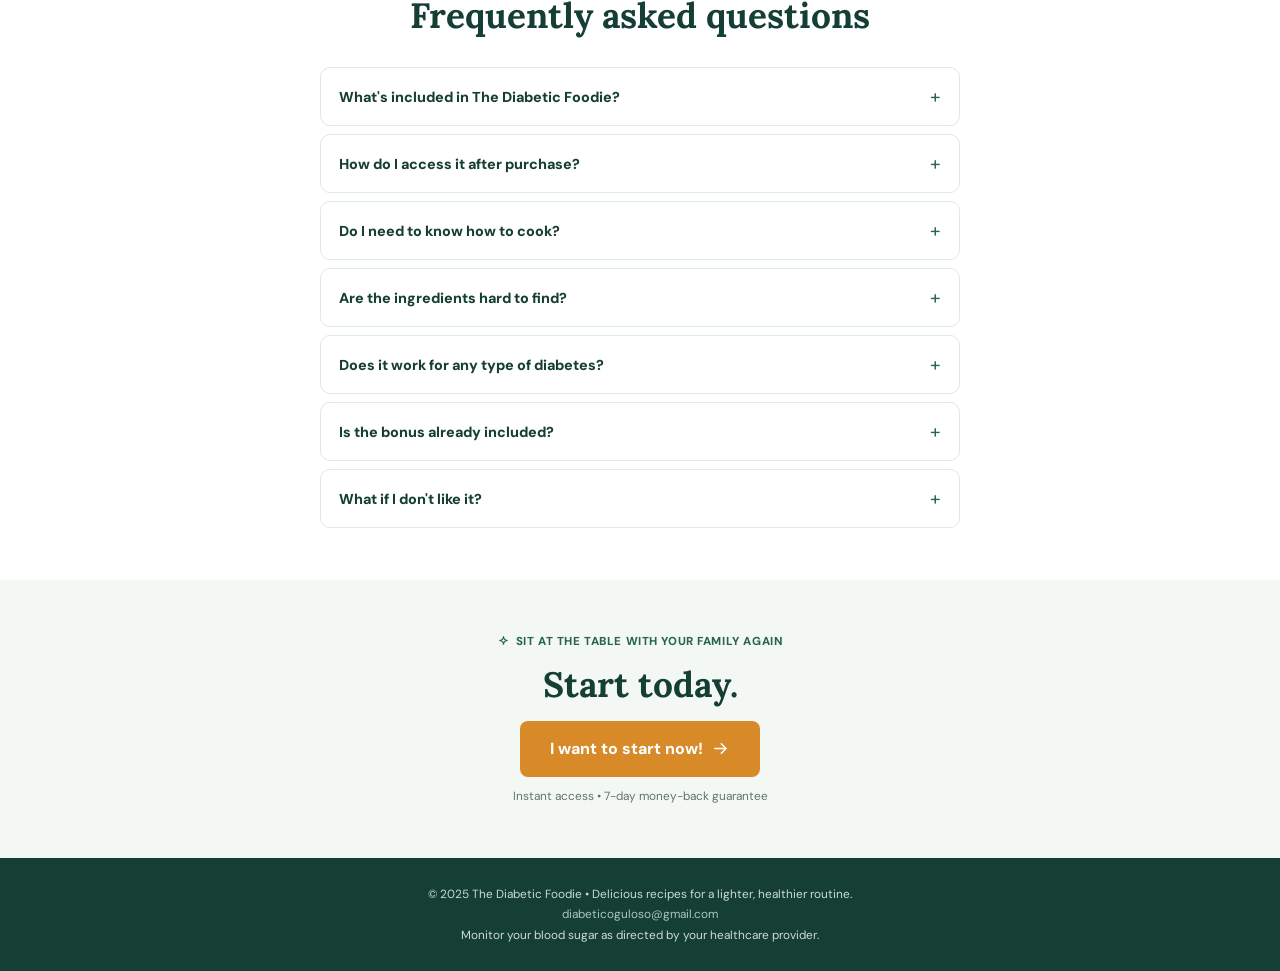
==== commit 3b257481: "Rename brand for ES and EN markets - lp-esp: Diabético Guloso → Diabético Goloso - lp-en + obrigado-" ====
--- a/lp-en.html
+++ b/lp-en.html
@@ -21,10 +21,10 @@
         y=l.getElementsByTagName(r)[0];y.parentNode.insertBefore(t,y);
       })(window, document, "clarity", "script", "x187x1bx0a");
     </script>
-    <title>Diabético Guloso — Delicious Desserts for People with Diabetes</title>
+    <title>The Diabetic Foodie — Delicious Desserts for People with Diabetes</title>
     <meta name="description" content="Over 50 dessert recipes with no refined sugar, made with everyday grocery ingredients — created by someone with diabetes, for people with diabetes." />
     <meta property="og:type" content="website" />
-    <meta property="og:title" content="Diabético Guloso — Enjoy Desserts Again Without the Guilt" />
+    <meta property="og:title" content="The Diabetic Foodie — Enjoy Desserts Again Without the Guilt" />
     <meta property="og:description" content="Over 50 recipes made for people with diabetes. Chocolate truffles, cake, flan and so much more." />
     <meta property="og:image" content="./assets/hero-brigadeiro.jpg" />
     <meta property="og:locale" content="en_US" />
@@ -176,12 +176,12 @@
 
     <!-- 1A. PROMO BAR -->
     <div class="promo-bar">
-      🎉 Special offer: get Diabético Guloso and receive the <span>Diabetic-Friendly Breakfast Recipes as a free bonus</span>
+      🎉 Special offer: get The Diabetic Foodie and receive the <span>Diabetic-Friendly Breakfast Recipes as a free bonus</span>
     </div>
 
     <!-- HEADER -->
     <header class="header">
-      <img class="logo" src="./assets/logo-diabetico-guloso.svg" alt="Diabético Guloso" />
+      <img class="logo" src="./assets/logo-diabetico-guloso.svg" alt="The Diabetic Foodie" />
     </header>
 
     <!-- 2. HERO -->
@@ -207,7 +207,7 @@
         <h2 style="margin-bottom:10px;">See how it works</h2>
         <p style="color:var(--muted); font-size:.94rem; max-width:520px; margin:0 auto 24px;">See how the recipes are organized inside the app and discover why over 12,000 women are enjoying dessert again — guilt-free.</p>
         <div style="max-width:360px; margin:0 auto 28px; border-radius:var(--r); overflow:hidden; box-shadow:var(--shadow);">
-          <iframe width="100%" style="aspect-ratio:9/16; display:block;" src="https://www.youtube.com/embed/bQFvSwoPrjY" title="Diabético Guloso — See how it works" frameborder="0" allow="accelerometer; autoplay; clipboard-write; encrypted-media; gyroscope; picture-in-picture" allowfullscreen></iframe>
+          <iframe width="100%" style="aspect-ratio:9/16; display:block;" src="https://www.youtube.com/embed/bQFvSwoPrjY" title="The Diabetic Foodie — See how it works" frameborder="0" allow="accelerometer; autoplay; clipboard-write; encrypted-media; gyroscope; picture-in-picture" allowfullscreen></iframe>
         </div>
         <a class="btn" href="#offer">
           I want instant access
@@ -220,7 +220,7 @@
     <section class="sec alt">
       <div class="shell">
         <div class="sec-head">
-          <h2>A few recipes from Diabético Guloso</h2>
+          <h2>A few recipes from The Diabetic Foodie</h2>
           <p>Chocolate truffles, cakes, flans, mousses and so much more — see what's waiting for you.</p>
         </div>
         <div class="photo-grid">
@@ -247,7 +247,7 @@
             <svg viewBox="0 0 24 24" fill="none" stroke="currentColor" stroke-width="2" stroke-linecap="round" stroke-linejoin="round"><rect x="5" y="2" width="14" height="20" rx="2"/><path d="M12 18h.01"/></svg>
           </div>
           <div>
-            <h3>Diabético Guloso — Recipe App</h3>
+            <h3>The Diabetic Foodie — Recipe App</h3>
             <p>Over 50 recipes organized by category: chocolate truffles, cakes, flans, mousses and pies. Instant access on your phone — no app install needed.</p>
             <span class="bonus-tag">Main product</span>
           </div>
@@ -275,7 +275,7 @@
     <section class="sec mint">
       <div class="shell">
         <div class="sec-head">
-          <h2>Why is Diabético Guloso different?</h2>
+          <h2>Why is The Diabetic Foodie different?</h2>
         </div>
         <div class="diffs">
           <div class="diff">
@@ -372,8 +372,8 @@
           <!-- PRODUCTS INCLUDED -->
           <div style="display:flex; gap:12px; justify-content:center; margin:18px 0 20px;">
             <div style="flex:1; max-width:160px; background:var(--mint-2); border:1px solid var(--line); border-radius:var(--r); padding:14px 10px; text-align:center;">
-              <img src="./assets/mockup-app.png" alt="Diabético Guloso App" style="width:80px; margin:0 auto 8px; display:block; filter:drop-shadow(0 4px 10px rgba(21,62,52,.15));" />
-              <p style="font-size:.72rem; font-weight:800; color:var(--forest); line-height:1.3; margin:0;">📱 Diabético Guloso<br/><span style="color:var(--leaf);">Recipe App</span></p>
+              <img src="./assets/mockup-app.png" alt="The Diabetic Foodie App" style="width:80px; margin:0 auto 8px; display:block; filter:drop-shadow(0 4px 10px rgba(21,62,52,.15));" />
+              <p style="font-size:.72rem; font-weight:800; color:var(--forest); line-height:1.3; margin:0;">📱 The Diabetic Foodie<br/><span style="color:var(--leaf);">Recipe App</span></p>
             </div>
             <div style="display:flex; align-items:center; font-size:1.4rem; color:var(--gold); font-weight:800;">+</div>
             <div style="flex:1; max-width:160px; background:var(--gold-2); border:1px solid #e8c97a; border-radius:var(--r); padding:14px 10px; text-align:center;">
@@ -420,7 +420,7 @@
         </div>
         <div class="faq">
           <details>
-            <summary>What's included in Diabético Guloso?</summary>
+            <summary>What's included in The Diabetic Foodie?</summary>
             <p>You get over 50 dessert recipes organized by category: chocolate truffles, chocolate treats, cakes, pies, flans and mousses — all with no refined sugar and everyday grocery ingredients. Plus the free Diabetic-Friendly Breakfast Recipes bonus, so you can start your day with energy and zero guilt.</p>
           </details>
           <details>
@@ -470,7 +470,7 @@
     <!-- FOOTER -->
     <footer class="footer">
       <div class="wide">
-        © 2025 Diabético Guloso • Delicious recipes for a lighter, healthier routine.<br/>
+        © 2025 The Diabetic Foodie • Delicious recipes for a lighter, healthier routine.<br/>
         <a href="mailto:diabeticoguloso@gmail.com" style="color:#a9c8bb;">diabeticoguloso@gmail.com</a><br/>
         Monitor your blood sugar as directed by your healthcare provider.
       </div>
